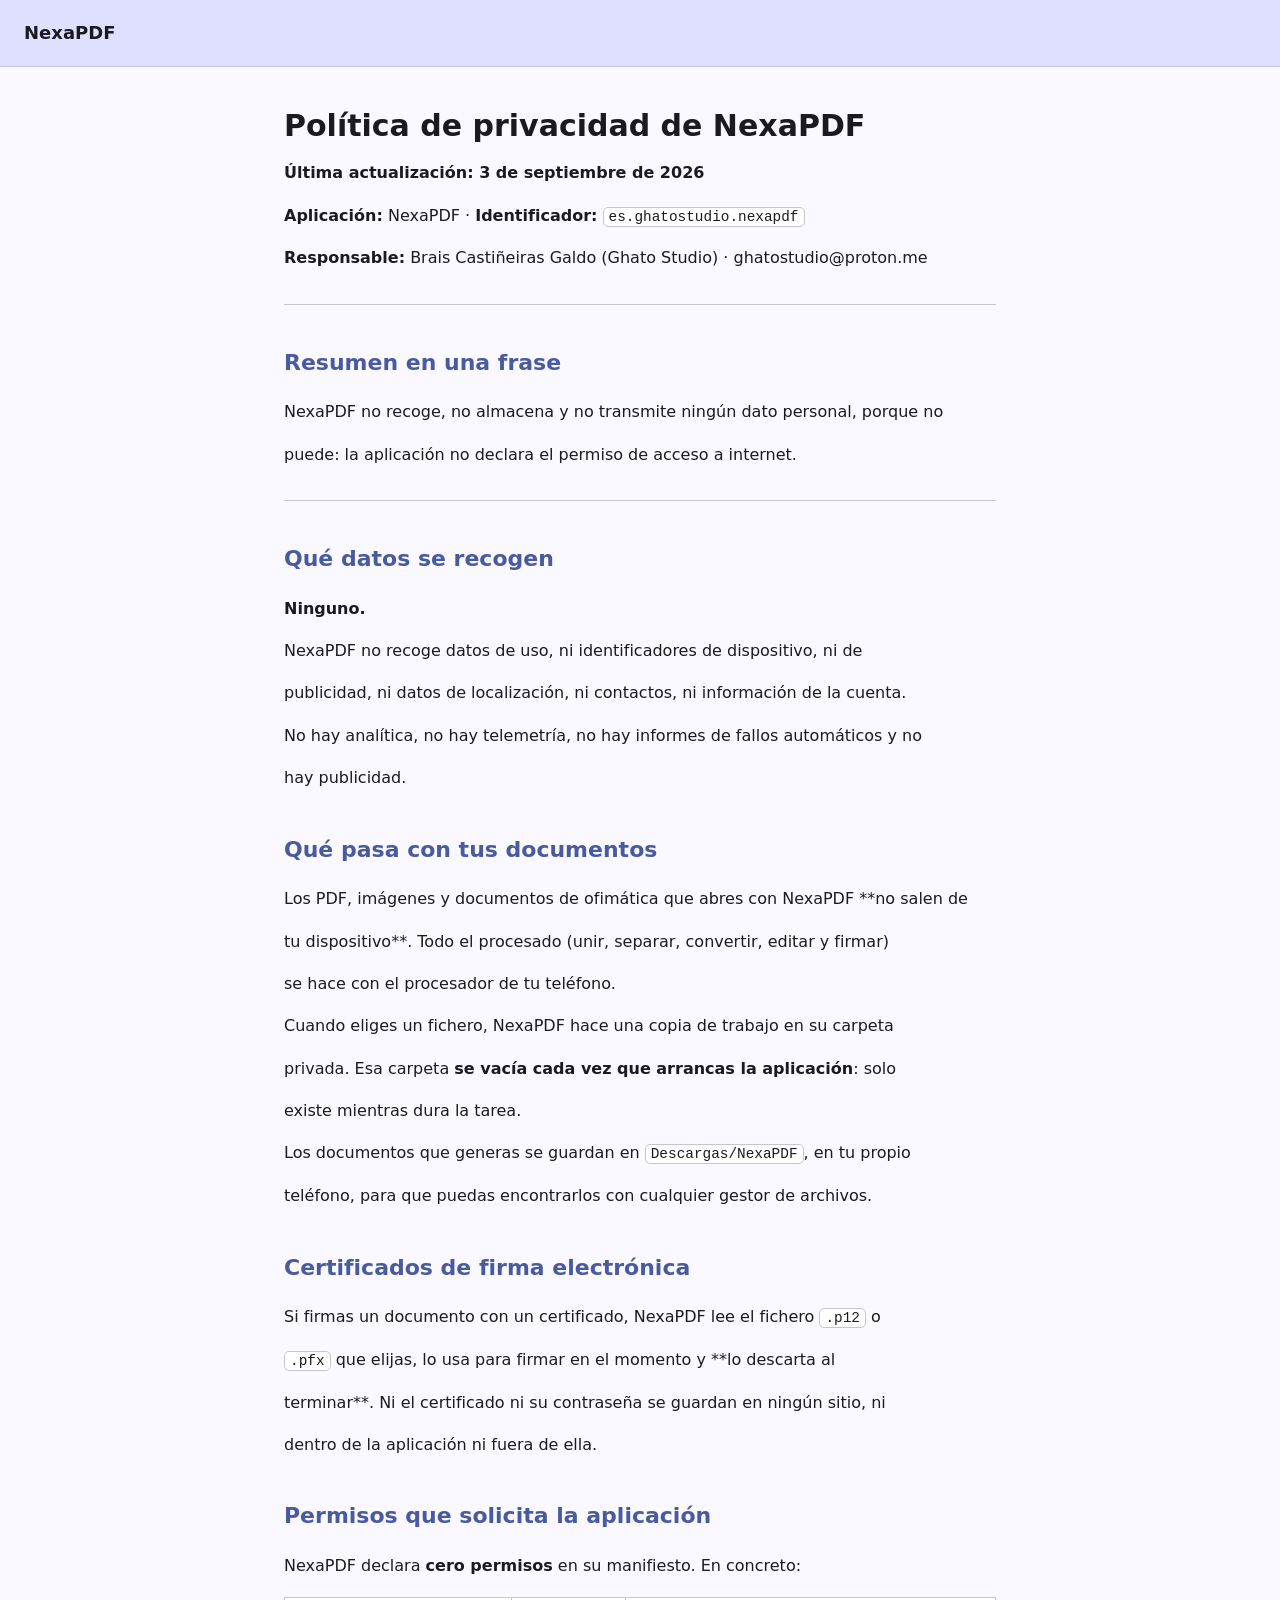
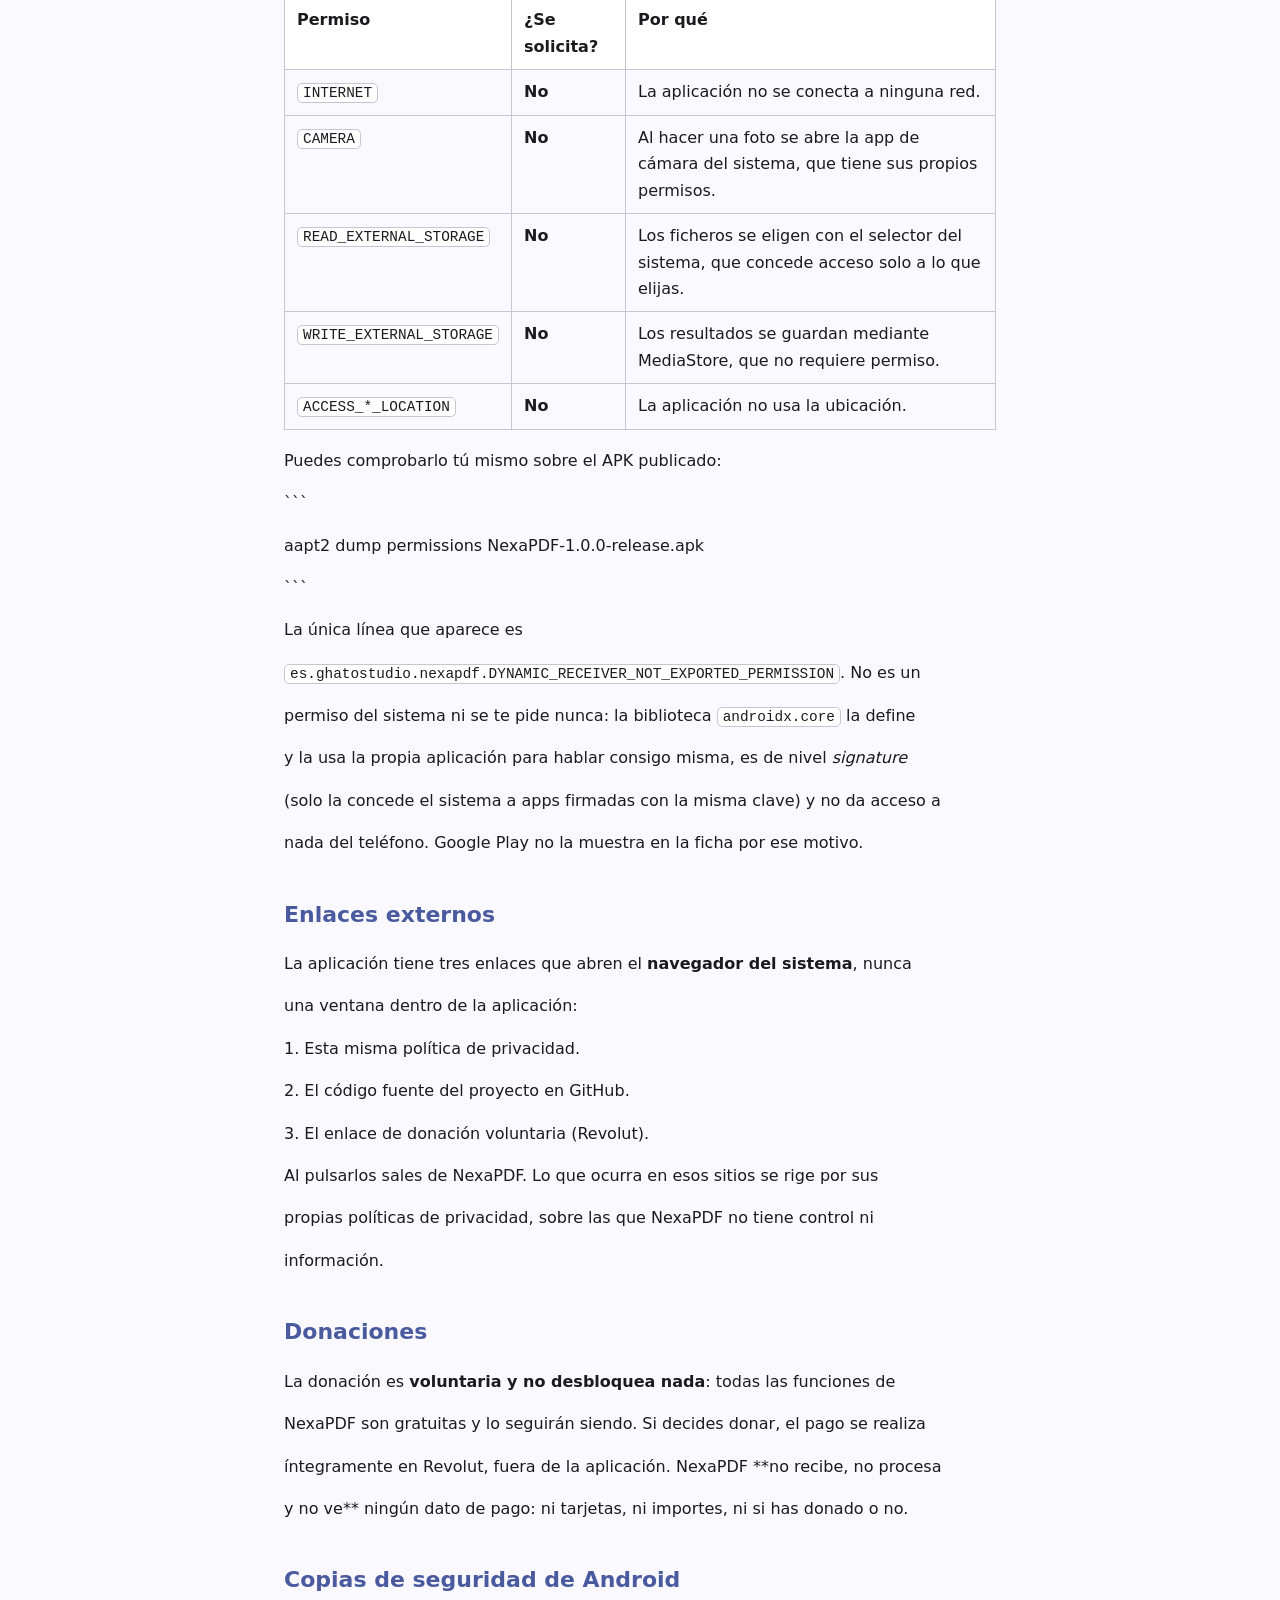
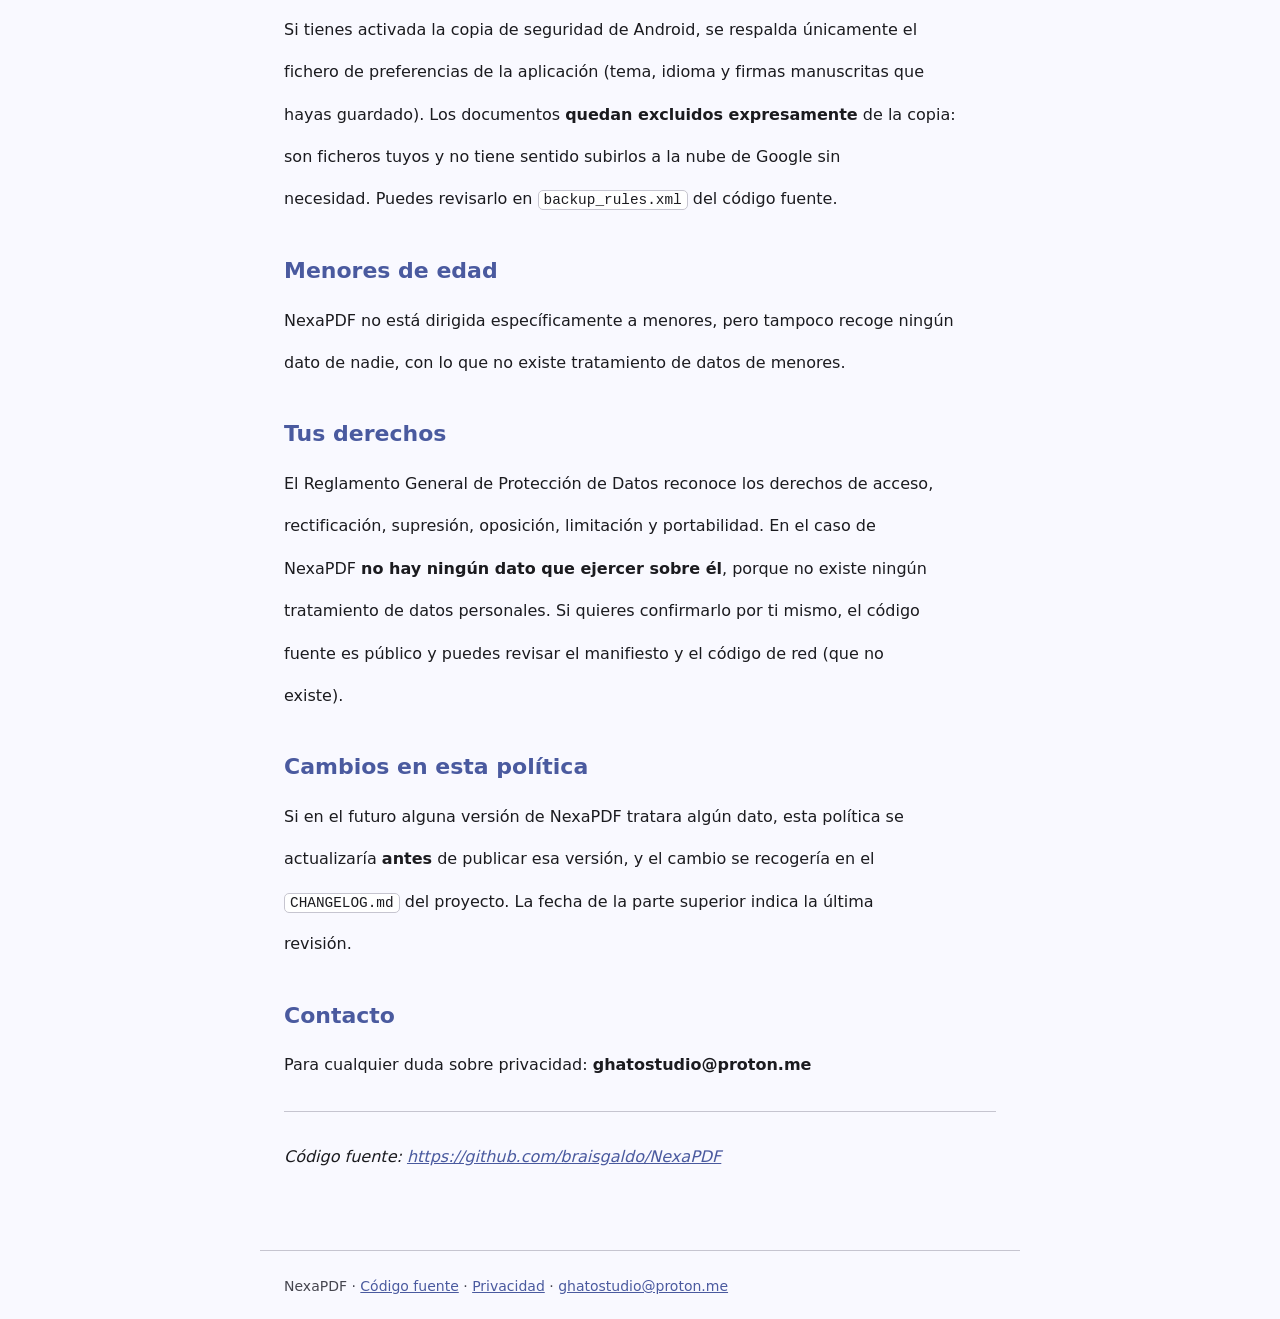
==== docs/privacidad.html @ be6e3ad1 "feat: NexaPDF 1.0.0, una caja de herramientas PDF que funciona sin red Aplicacion Kotlin Multiplatfo" ====
<!doctype html>
<html lang="es">
<head>
<meta charset="utf-8">
<meta name="viewport" content="width=device-width, initial-scale=1">
<title>Política de privacidad · NexaPDF</title>
<meta name="description" content="NexaPDF no recoge ningún dato: no tiene permiso de internet.">
<style>
  :root {
    color-scheme: light dark;
    --fondo: #F9F9FF;
    --superficie: #FFFFFF;
    --texto: #1B1B1F;
    --suave: #46464F;
    --primario: #4A5A9F;
    --borde: #C6C5D0;
    --contenedor: #DFE0FF;
  }
  @media (prefers-color-scheme: dark) {
    :root {
      --fondo: #121318;
      --superficie: #1E1F25;
      --texto: #E4E1E9;
      --suave: #C7C5D0;
      --primario: #BDC2FE;
      --borde: #46464F;
      --contenedor: #323563;
    }
  }
  * { box-sizing: border-box; }
  body {
    margin: 0;
    background: var(--fondo);
    color: var(--texto);
    font: 16px/1.65 system-ui, -apple-system, "Segoe UI", Roboto, sans-serif;
  }
  .barra {
    background: var(--contenedor);
    border-bottom: 1px solid var(--borde);
    padding: 18px 24px;
  }
  .barra a {
    color: var(--texto);
    text-decoration: none;
    font-weight: 600;
    font-size: 18px;
  }
  main {
    max-width: 760px;
    margin: 0 auto;
    padding: 32px 24px 64px;
  }
  h1 { font-size: 30px; line-height: 1.25; margin: 8px 0 4px; }
  h2 { font-size: 22px; margin-top: 40px; color: var(--primario); }
  h3 { font-size: 18px; margin-top: 28px; }
  a { color: var(--primario); }
  code {
    background: var(--superficie);
    border: 1px solid var(--borde);
    border-radius: 5px;
    padding: 1px 5px;
    font-size: 0.9em;
  }
  table { border-collapse: collapse; width: 100%; margin: 18px 0; }
  th, td {
    border: 1px solid var(--borde);
    padding: 9px 12px;
    text-align: left;
    vertical-align: top;
  }
  th { background: var(--superficie); }
  hr { border: 0; border-top: 1px solid var(--borde); margin: 32px 0; }
  blockquote {
    margin: 18px 0;
    padding: 12px 18px;
    border-left: 4px solid var(--primario);
    background: var(--superficie);
  }
  footer {
    max-width: 760px;
    margin: 0 auto;
    padding: 24px;
    color: var(--suave);
    font-size: 14px;
    border-top: 1px solid var(--borde);
  }
  .tarjetas { display: grid; gap: 14px; grid-template-columns: repeat(auto-fit, minmax(220px, 1fr)); }
  .tarjeta {
    background: var(--superficie);
    border: 1px solid var(--borde);
    border-radius: 14px;
    padding: 16px 18px;
  }
  .tarjeta h3 { margin: 0 0 6px; font-size: 16px; }
  .tarjeta p { margin: 0; color: var(--suave); font-size: 14px; }
</style>
</head>
<body>
<div class="barra"><a href="./">NexaPDF</a></div>
<main>
<h1>Política de privacidad de NexaPDF</h1>
<p><strong>Última actualización: 3 de septiembre de 2026</strong></p>
<p><strong>Aplicación:</strong> NexaPDF · <strong>Identificador:</strong> <code>es.ghatostudio.nexapdf</code></p>
<p><strong>Responsable:</strong> Brais Castiñeiras Galdo (Ghato Studio) · ghatostudio@proton.me</p>
<hr>
<h2>Resumen en una frase</h2>
<p>NexaPDF no recoge, no almacena y no transmite ningún dato personal, porque no</p>
<p>puede: la aplicación no declara el permiso de acceso a internet.</p>
<hr>
<h2>Qué datos se recogen</h2>
<p><strong>Ninguno.</strong></p>
<p>NexaPDF no recoge datos de uso, ni identificadores de dispositivo, ni de</p>
<p>publicidad, ni datos de localización, ni contactos, ni información de la cuenta.</p>
<p>No hay analítica, no hay telemetría, no hay informes de fallos automáticos y no</p>
<p>hay publicidad.</p>
<h2>Qué pasa con tus documentos</h2>
<p>Los PDF, imágenes y documentos de ofimática que abres con NexaPDF **no salen de</p>
<p>tu dispositivo**. Todo el procesado (unir, separar, convertir, editar y firmar)</p>
<p>se hace con el procesador de tu teléfono.</p>
<p>Cuando eliges un fichero, NexaPDF hace una copia de trabajo en su carpeta</p>
<p>privada. Esa carpeta <strong>se vacía cada vez que arrancas la aplicación</strong>: solo</p>
<p>existe mientras dura la tarea.</p>
<p>Los documentos que generas se guardan en <code>Descargas/NexaPDF</code>, en tu propio</p>
<p>teléfono, para que puedas encontrarlos con cualquier gestor de archivos.</p>
<h2>Certificados de firma electrónica</h2>
<p>Si firmas un documento con un certificado, NexaPDF lee el fichero <code>.p12</code> o</p>
<p><code>.pfx</code> que elijas, lo usa para firmar en el momento y **lo descarta al</p>
<p>terminar**. Ni el certificado ni su contraseña se guardan en ningún sitio, ni</p>
<p>dentro de la aplicación ni fuera de ella.</p>
<h2>Permisos que solicita la aplicación</h2>
<p>NexaPDF declara <strong>cero permisos</strong> en su manifiesto. En concreto:</p>
<table><thead><tr>
<th>Permiso</th>
<th>¿Se solicita?</th>
<th>Por qué</th>
</tr></thead><tbody>
<tr>
<td><code>INTERNET</code></td>
<td><strong>No</strong></td>
<td>La aplicación no se conecta a ninguna red.</td>
</tr>
<tr>
<td><code>CAMERA</code></td>
<td><strong>No</strong></td>
<td>Al hacer una foto se abre la app de cámara del sistema, que tiene sus propios permisos.</td>
</tr>
<tr>
<td><code>READ_EXTERNAL_STORAGE</code></td>
<td><strong>No</strong></td>
<td>Los ficheros se eligen con el selector del sistema, que concede acceso solo a lo que elijas.</td>
</tr>
<tr>
<td><code>WRITE_EXTERNAL_STORAGE</code></td>
<td><strong>No</strong></td>
<td>Los resultados se guardan mediante MediaStore, que no requiere permiso.</td>
</tr>
<tr>
<td><code>ACCESS_*_LOCATION</code></td>
<td><strong>No</strong></td>
<td>La aplicación no usa la ubicación.</td>
</tr>
</tbody></table>
<p>Puedes comprobarlo tú mismo sobre el APK publicado:</p>
<p>```</p>
<p>aapt2 dump permissions NexaPDF-1.0.0-release.apk</p>
<p>```</p>
<p>La única línea que aparece es</p>
<p><code>es.ghatostudio.nexapdf.DYNAMIC_RECEIVER_NOT_EXPORTED_PERMISSION</code>. No es un</p>
<p>permiso del sistema ni se te pide nunca: la biblioteca <code>androidx.core</code> la define</p>
<p>y la usa la propia aplicación para hablar consigo misma, es de nivel <em>signature</em></p>
<p>(solo la concede el sistema a apps firmadas con la misma clave) y no da acceso a</p>
<p>nada del teléfono. Google Play no la muestra en la ficha por ese motivo.</p>
<h2>Enlaces externos</h2>
<p>La aplicación tiene tres enlaces que abren el <strong>navegador del sistema</strong>, nunca</p>
<p>una ventana dentro de la aplicación:</p>
<p>1. Esta misma política de privacidad.</p>
<p>2. El código fuente del proyecto en GitHub.</p>
<p>3. El enlace de donación voluntaria (Revolut).</p>
<p>Al pulsarlos sales de NexaPDF. Lo que ocurra en esos sitios se rige por sus</p>
<p>propias políticas de privacidad, sobre las que NexaPDF no tiene control ni</p>
<p>información.</p>
<h2>Donaciones</h2>
<p>La donación es <strong>voluntaria y no desbloquea nada</strong>: todas las funciones de</p>
<p>NexaPDF son gratuitas y lo seguirán siendo. Si decides donar, el pago se realiza</p>
<p>íntegramente en Revolut, fuera de la aplicación. NexaPDF **no recibe, no procesa</p>
<p>y no ve** ningún dato de pago: ni tarjetas, ni importes, ni si has donado o no.</p>
<h2>Copias de seguridad de Android</h2>
<p>Si tienes activada la copia de seguridad de Android, se respalda únicamente el</p>
<p>fichero de preferencias de la aplicación (tema, idioma y firmas manuscritas que</p>
<p>hayas guardado). Los documentos <strong>quedan excluidos expresamente</strong> de la copia:</p>
<p>son ficheros tuyos y no tiene sentido subirlos a la nube de Google sin</p>
<p>necesidad. Puedes revisarlo en <code>backup_rules.xml</code> del código fuente.</p>
<h2>Menores de edad</h2>
<p>NexaPDF no está dirigida específicamente a menores, pero tampoco recoge ningún</p>
<p>dato de nadie, con lo que no existe tratamiento de datos de menores.</p>
<h2>Tus derechos</h2>
<p>El Reglamento General de Protección de Datos reconoce los derechos de acceso,</p>
<p>rectificación, supresión, oposición, limitación y portabilidad. En el caso de</p>
<p>NexaPDF <strong>no hay ningún dato que ejercer sobre él</strong>, porque no existe ningún</p>
<p>tratamiento de datos personales. Si quieres confirmarlo por ti mismo, el código</p>
<p>fuente es público y puedes revisar el manifiesto y el código de red (que no</p>
<p>existe).</p>
<h2>Cambios en esta política</h2>
<p>Si en el futuro alguna versión de NexaPDF tratara algún dato, esta política se</p>
<p>actualizaría <strong>antes</strong> de publicar esa versión, y el cambio se recogería en el</p>
<p><code>CHANGELOG.md</code> del proyecto. La fecha de la parte superior indica la última</p>
<p>revisión.</p>
<h2>Contacto</h2>
<p>Para cualquier duda sobre privacidad: <strong>ghatostudio@proton.me</strong></p>
<hr>
<p><em>Código fuente: <a href="https://github.com/braisgaldo/NexaPDF">https://github.com/braisgaldo/NexaPDF</a></em></p>
</main>
<footer>
  NexaPDF · <a href="https://github.com/braisgaldo/NexaPDF">Código fuente</a> ·
  <a href="./privacidad.html">Privacidad</a> ·
  <a href="mailto:ghatostudio@proton.me">ghatostudio@proton.me</a>
</footer>
</body>
</html>
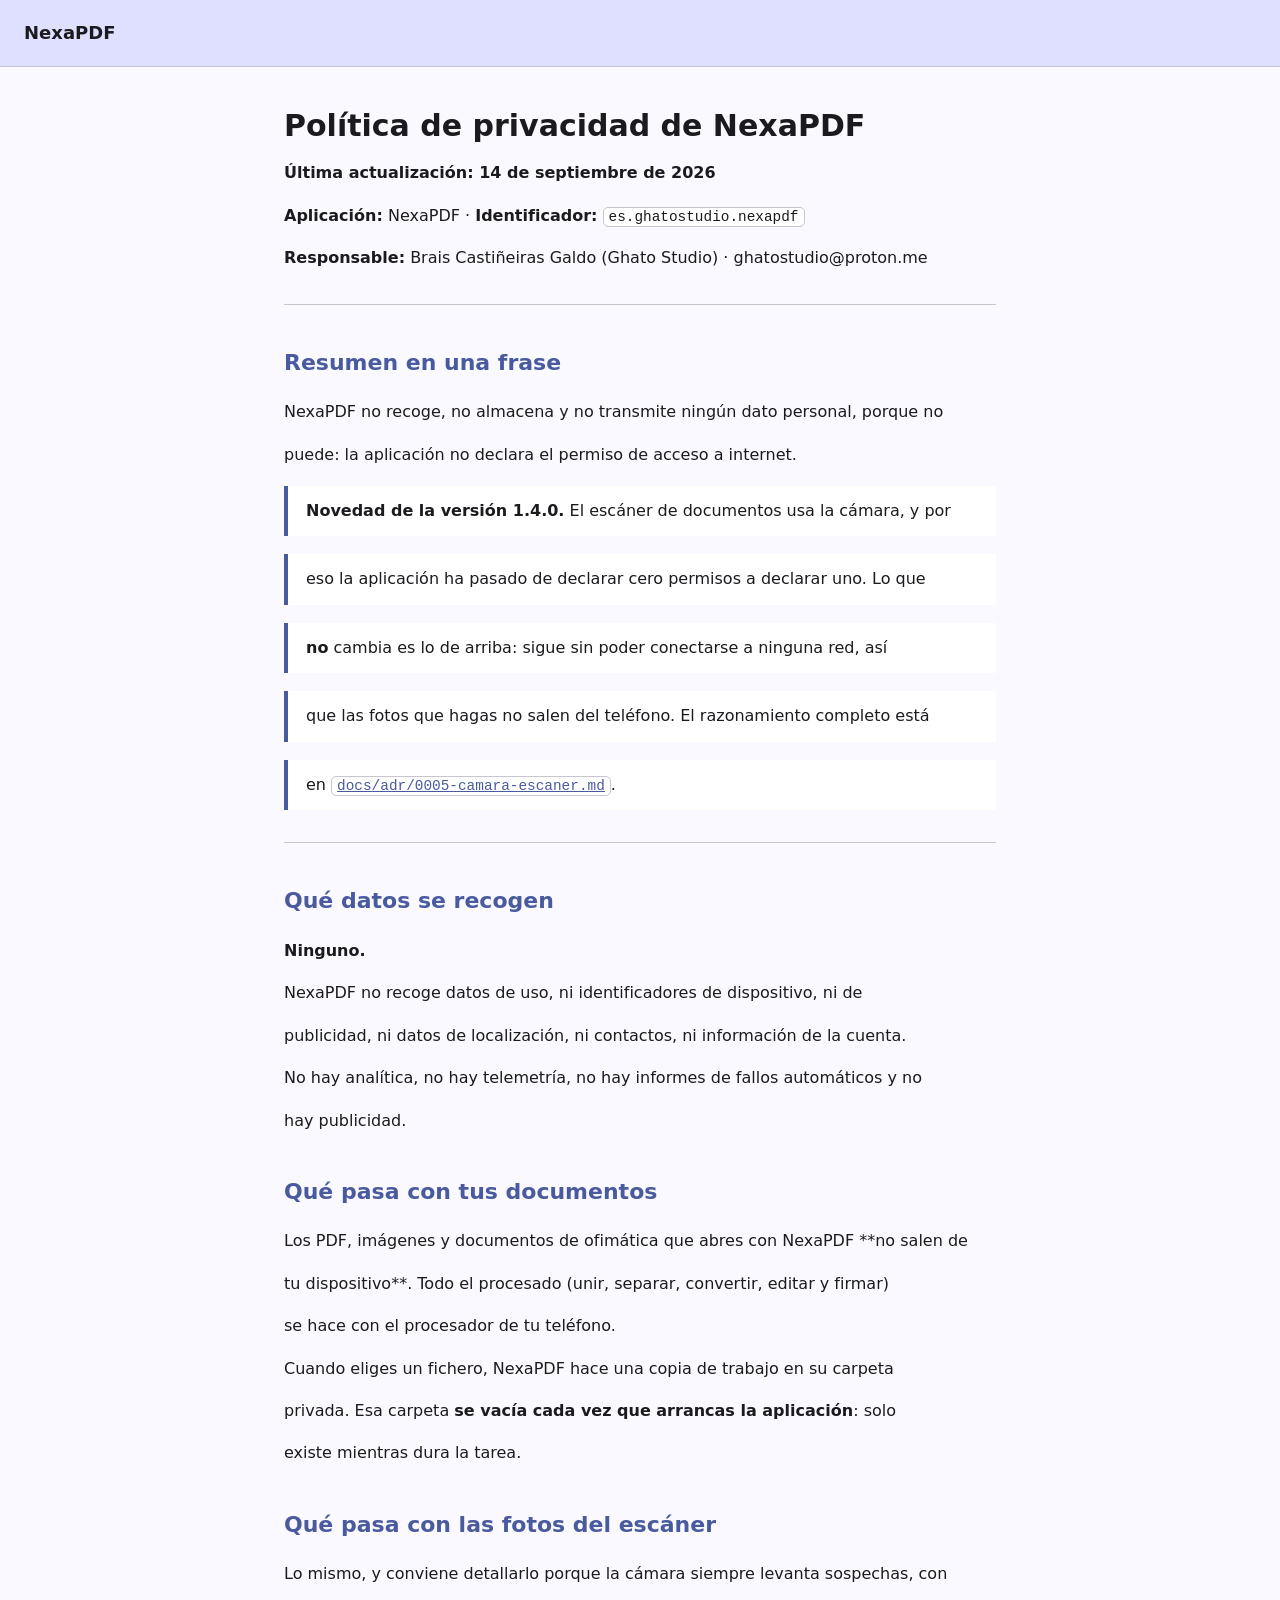
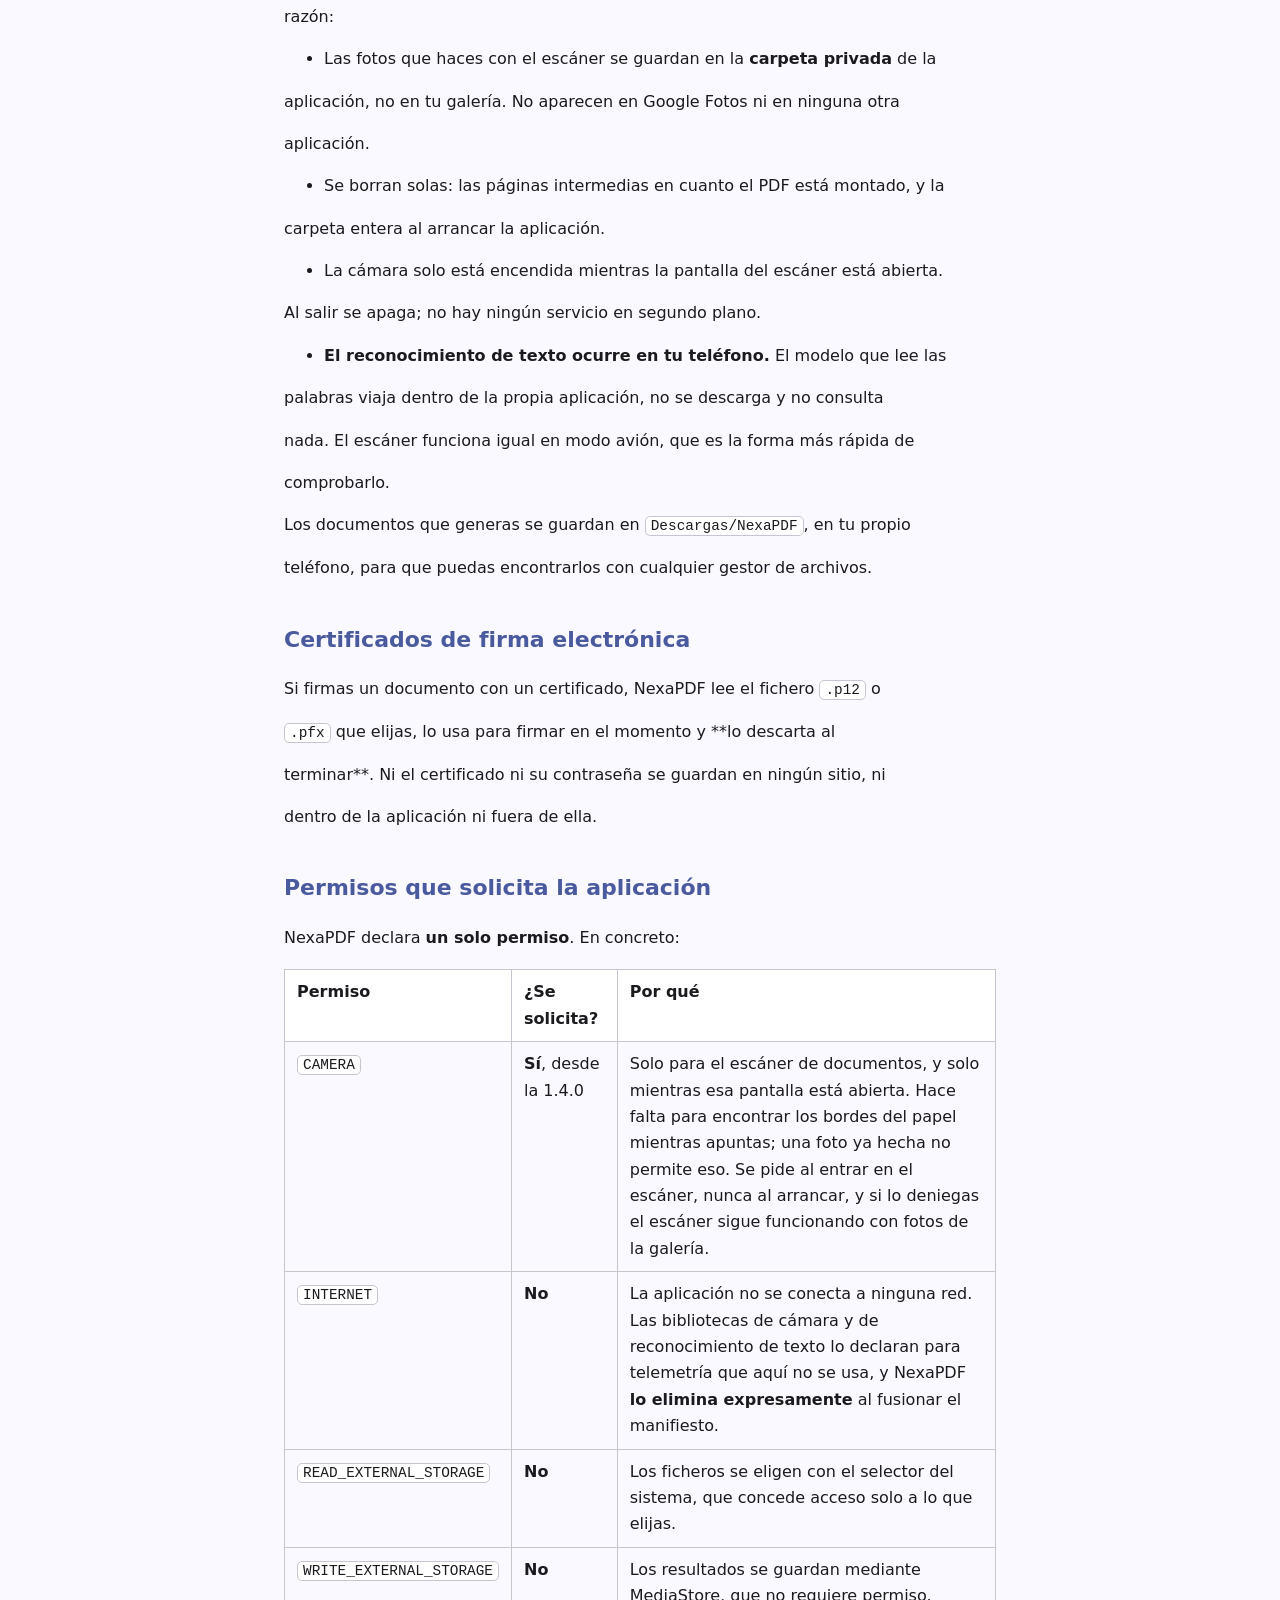
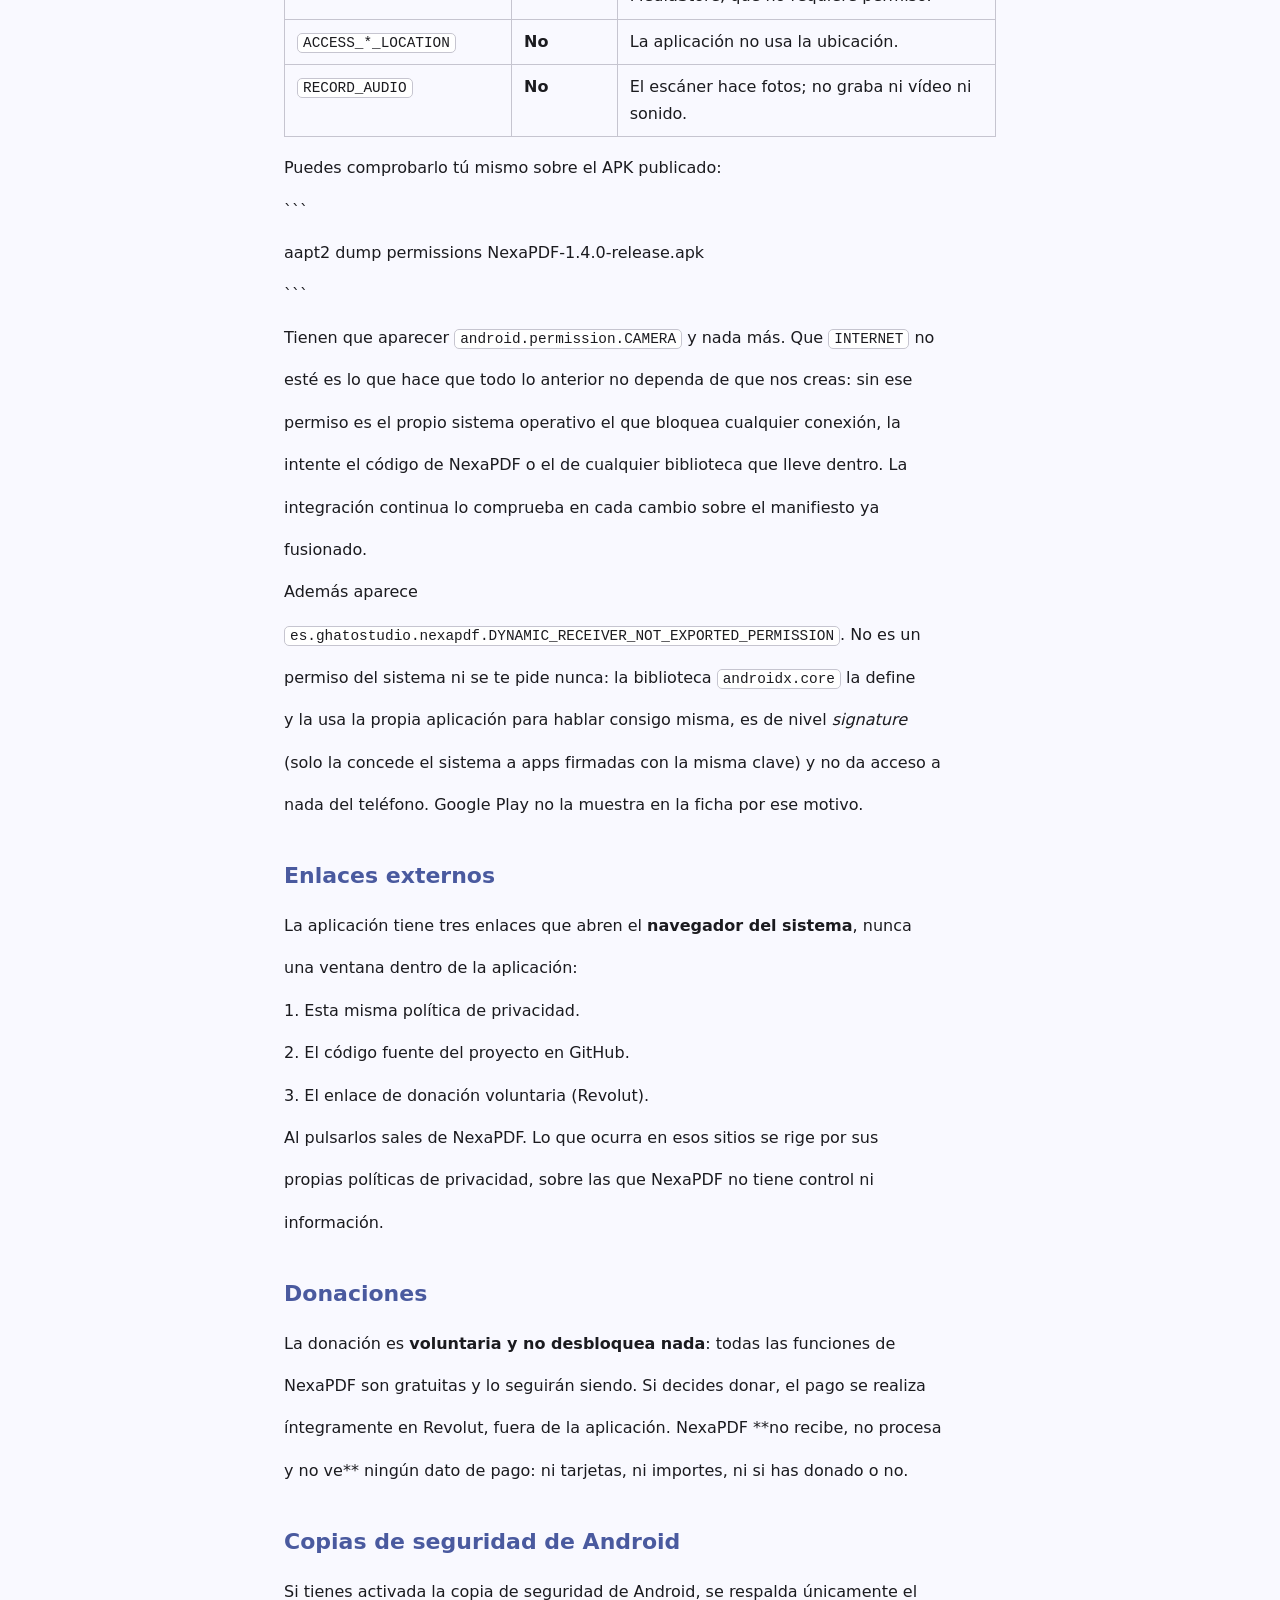
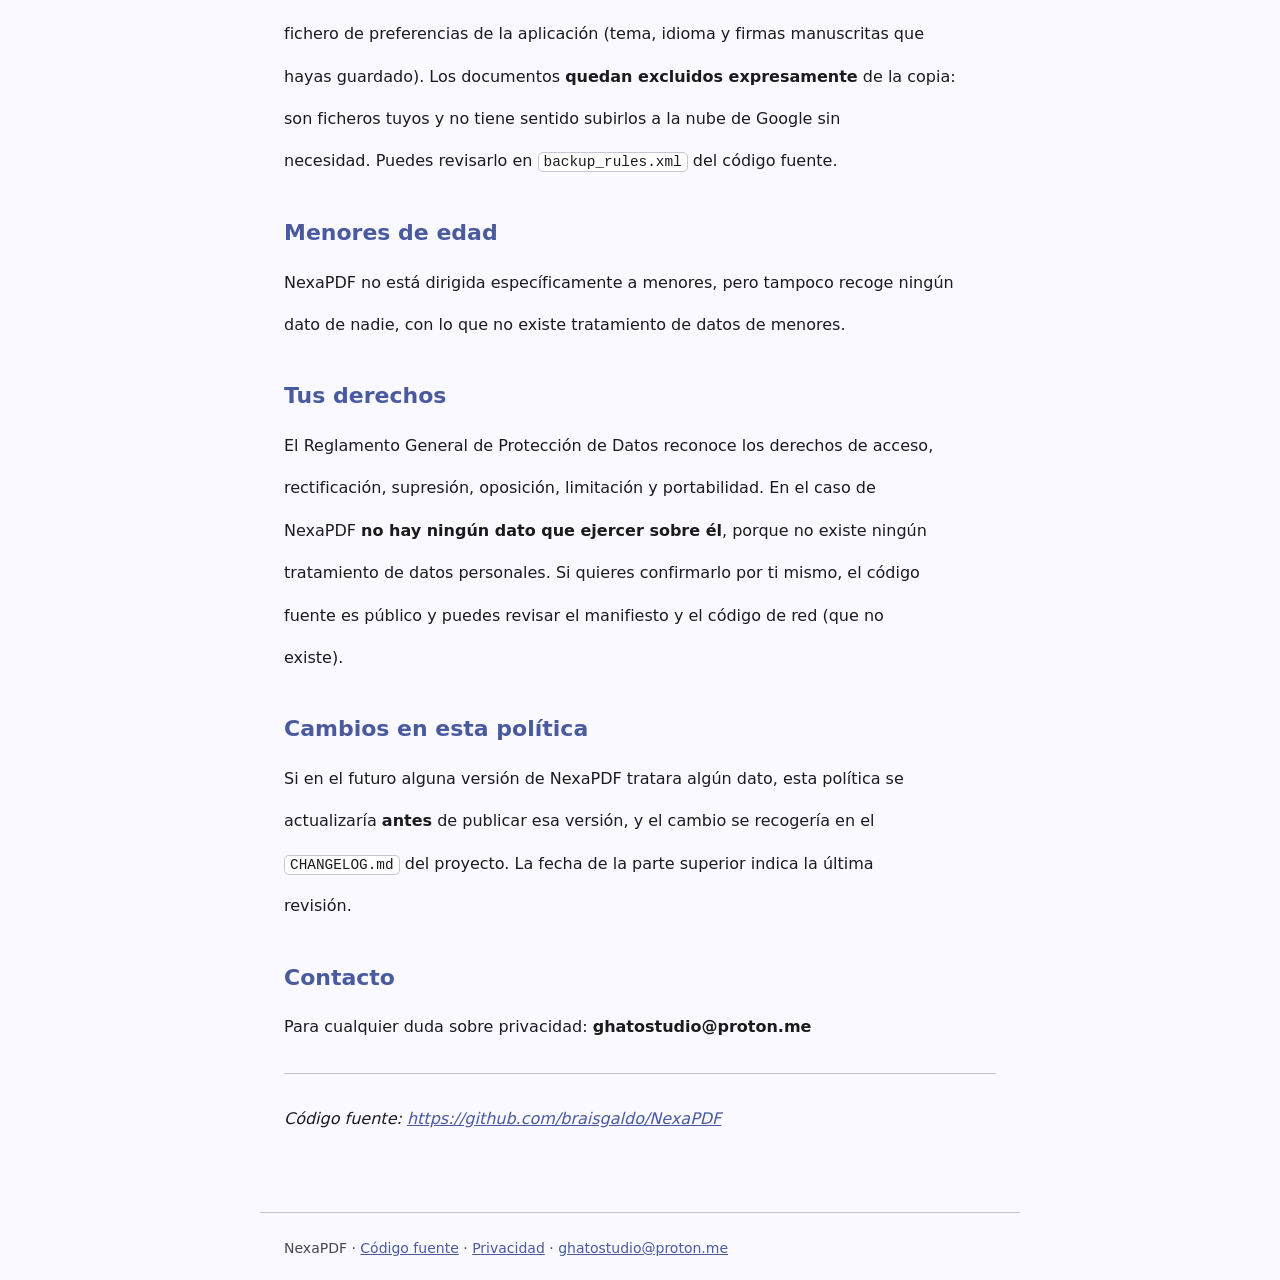
==== commit f5729d5f: "feat(escaner): fotografiar un papel y sacar un PDF derecho y buscable NexaPDF sabia trabajar con PDF" ====
--- a/docs/privacidad.html
+++ b/docs/privacidad.html
@@ -99,13 +99,18 @@
 <div class="barra"><a href="./">NexaPDF</a></div>
 <main>
 <h1>Política de privacidad de NexaPDF</h1>
-<p><strong>Última actualización: 3 de septiembre de 2026</strong></p>
+<p><strong>Última actualización: 14 de septiembre de 2026</strong></p>
 <p><strong>Aplicación:</strong> NexaPDF · <strong>Identificador:</strong> <code>es.ghatostudio.nexapdf</code></p>
 <p><strong>Responsable:</strong> Brais Castiñeiras Galdo (Ghato Studio) · ghatostudio@proton.me</p>
 <hr>
 <h2>Resumen en una frase</h2>
 <p>NexaPDF no recoge, no almacena y no transmite ningún dato personal, porque no</p>
 <p>puede: la aplicación no declara el permiso de acceso a internet.</p>
+<blockquote><strong>Novedad de la versión 1.4.0.</strong> El escáner de documentos usa la cámara, y por</blockquote>
+<blockquote>eso la aplicación ha pasado de declarar cero permisos a declarar uno. Lo que</blockquote>
+<blockquote><strong>no</strong> cambia es lo de arriba: sigue sin poder conectarse a ninguna red, así</blockquote>
+<blockquote>que las fotos que hagas no salen del teléfono. El razonamiento completo está</blockquote>
+<blockquote>en <a href="adr/0005-camara-escaner.md"><code>docs/adr/0005-camara-escaner.md</code></a>.</blockquote>
 <hr>
 <h2>Qué datos se recogen</h2>
 <p><strong>Ninguno.</strong></p>
@@ -120,6 +125,28 @@
 <p>Cuando eliges un fichero, NexaPDF hace una copia de trabajo en su carpeta</p>
 <p>privada. Esa carpeta <strong>se vacía cada vez que arrancas la aplicación</strong>: solo</p>
 <p>existe mientras dura la tarea.</p>
+<h2>Qué pasa con las fotos del escáner</h2>
+<p>Lo mismo, y conviene detallarlo porque la cámara siempre levanta sospechas, con</p>
+<p>razón:</p>
+<ul>
+<li>Las fotos que haces con el escáner se guardan en la <strong>carpeta privada</strong> de la</li>
+</ul>
+<p>  aplicación, no en tu galería. No aparecen en Google Fotos ni en ninguna otra</p>
+<p>  aplicación.</p>
+<ul>
+<li>Se borran solas: las páginas intermedias en cuanto el PDF está montado, y la</li>
+</ul>
+<p>  carpeta entera al arrancar la aplicación.</p>
+<ul>
+<li>La cámara solo está encendida mientras la pantalla del escáner está abierta.</li>
+</ul>
+<p>  Al salir se apaga; no hay ningún servicio en segundo plano.</p>
+<ul>
+<li><strong>El reconocimiento de texto ocurre en tu teléfono.</strong> El modelo que lee las</li>
+</ul>
+<p>  palabras viaja dentro de la propia aplicación, no se descarga y no consulta</p>
+<p>  nada. El escáner funciona igual en modo avión, que es la forma más rápida de</p>
+<p>  comprobarlo.</p>
 <p>Los documentos que generas se guardan en <code>Descargas/NexaPDF</code>, en tu propio</p>
 <p>teléfono, para que puedas encontrarlos con cualquier gestor de archivos.</p>
 <h2>Certificados de firma electrónica</h2>
@@ -128,21 +155,21 @@
 <p>terminar**. Ni el certificado ni su contraseña se guardan en ningún sitio, ni</p>
 <p>dentro de la aplicación ni fuera de ella.</p>
 <h2>Permisos que solicita la aplicación</h2>
-<p>NexaPDF declara <strong>cero permisos</strong> en su manifiesto. En concreto:</p>
+<p>NexaPDF declara <strong>un solo permiso</strong>. En concreto:</p>
 <table><thead><tr>
 <th>Permiso</th>
 <th>¿Se solicita?</th>
 <th>Por qué</th>
 </tr></thead><tbody>
 <tr>
+<td><code>CAMERA</code></td>
+<td><strong>Sí</strong>, desde la 1.4.0</td>
+<td>Solo para el escáner de documentos, y solo mientras esa pantalla está abierta. Hace falta para encontrar los bordes del papel mientras apuntas; una foto ya hecha no permite eso. Se pide al entrar en el escáner, nunca al arrancar, y si lo deniegas el escáner sigue funcionando con fotos de la galería.</td>
+</tr>
+<tr>
 <td><code>INTERNET</code></td>
 <td><strong>No</strong></td>
-<td>La aplicación no se conecta a ninguna red.</td>
-</tr>
-<tr>
-<td><code>CAMERA</code></td>
-<td><strong>No</strong></td>
-<td>Al hacer una foto se abre la app de cámara del sistema, que tiene sus propios permisos.</td>
+<td>La aplicación no se conecta a ninguna red. Las bibliotecas de cámara y de reconocimiento de texto lo declaran para telemetría que aquí no se usa, y NexaPDF <strong>lo elimina expresamente</strong> al fusionar el manifiesto.</td>
 </tr>
 <tr>
 <td><code>READ_EXTERNAL_STORAGE</code></td>
@@ -158,13 +185,24 @@
 <td><code>ACCESS_*_LOCATION</code></td>
 <td><strong>No</strong></td>
 <td>La aplicación no usa la ubicación.</td>
+</tr>
+<tr>
+<td><code>RECORD_AUDIO</code></td>
+<td><strong>No</strong></td>
+<td>El escáner hace fotos; no graba ni vídeo ni sonido.</td>
 </tr>
 </tbody></table>
 <p>Puedes comprobarlo tú mismo sobre el APK publicado:</p>
 <p>```</p>
-<p>aapt2 dump permissions NexaPDF-1.0.0-release.apk</p>
+<p>aapt2 dump permissions NexaPDF-1.4.0-release.apk</p>
 <p>```</p>
-<p>La única línea que aparece es</p>
+<p>Tienen que aparecer <code>android.permission.CAMERA</code> y nada más. Que <code>INTERNET</code> no</p>
+<p>esté es lo que hace que todo lo anterior no dependa de que nos creas: sin ese</p>
+<p>permiso es el propio sistema operativo el que bloquea cualquier conexión, la</p>
+<p>intente el código de NexaPDF o el de cualquier biblioteca que lleve dentro. La</p>
+<p>integración continua lo comprueba en cada cambio sobre el manifiesto ya</p>
+<p>fusionado.</p>
+<p>Además aparece</p>
 <p><code>es.ghatostudio.nexapdf.DYNAMIC_RECEIVER_NOT_EXPORTED_PERMISSION</code>. No es un</p>
 <p>permiso del sistema ni se te pide nunca: la biblioteca <code>androidx.core</code> la define</p>
 <p>y la usa la propia aplicación para hablar consigo misma, es de nivel <em>signature</em></p>
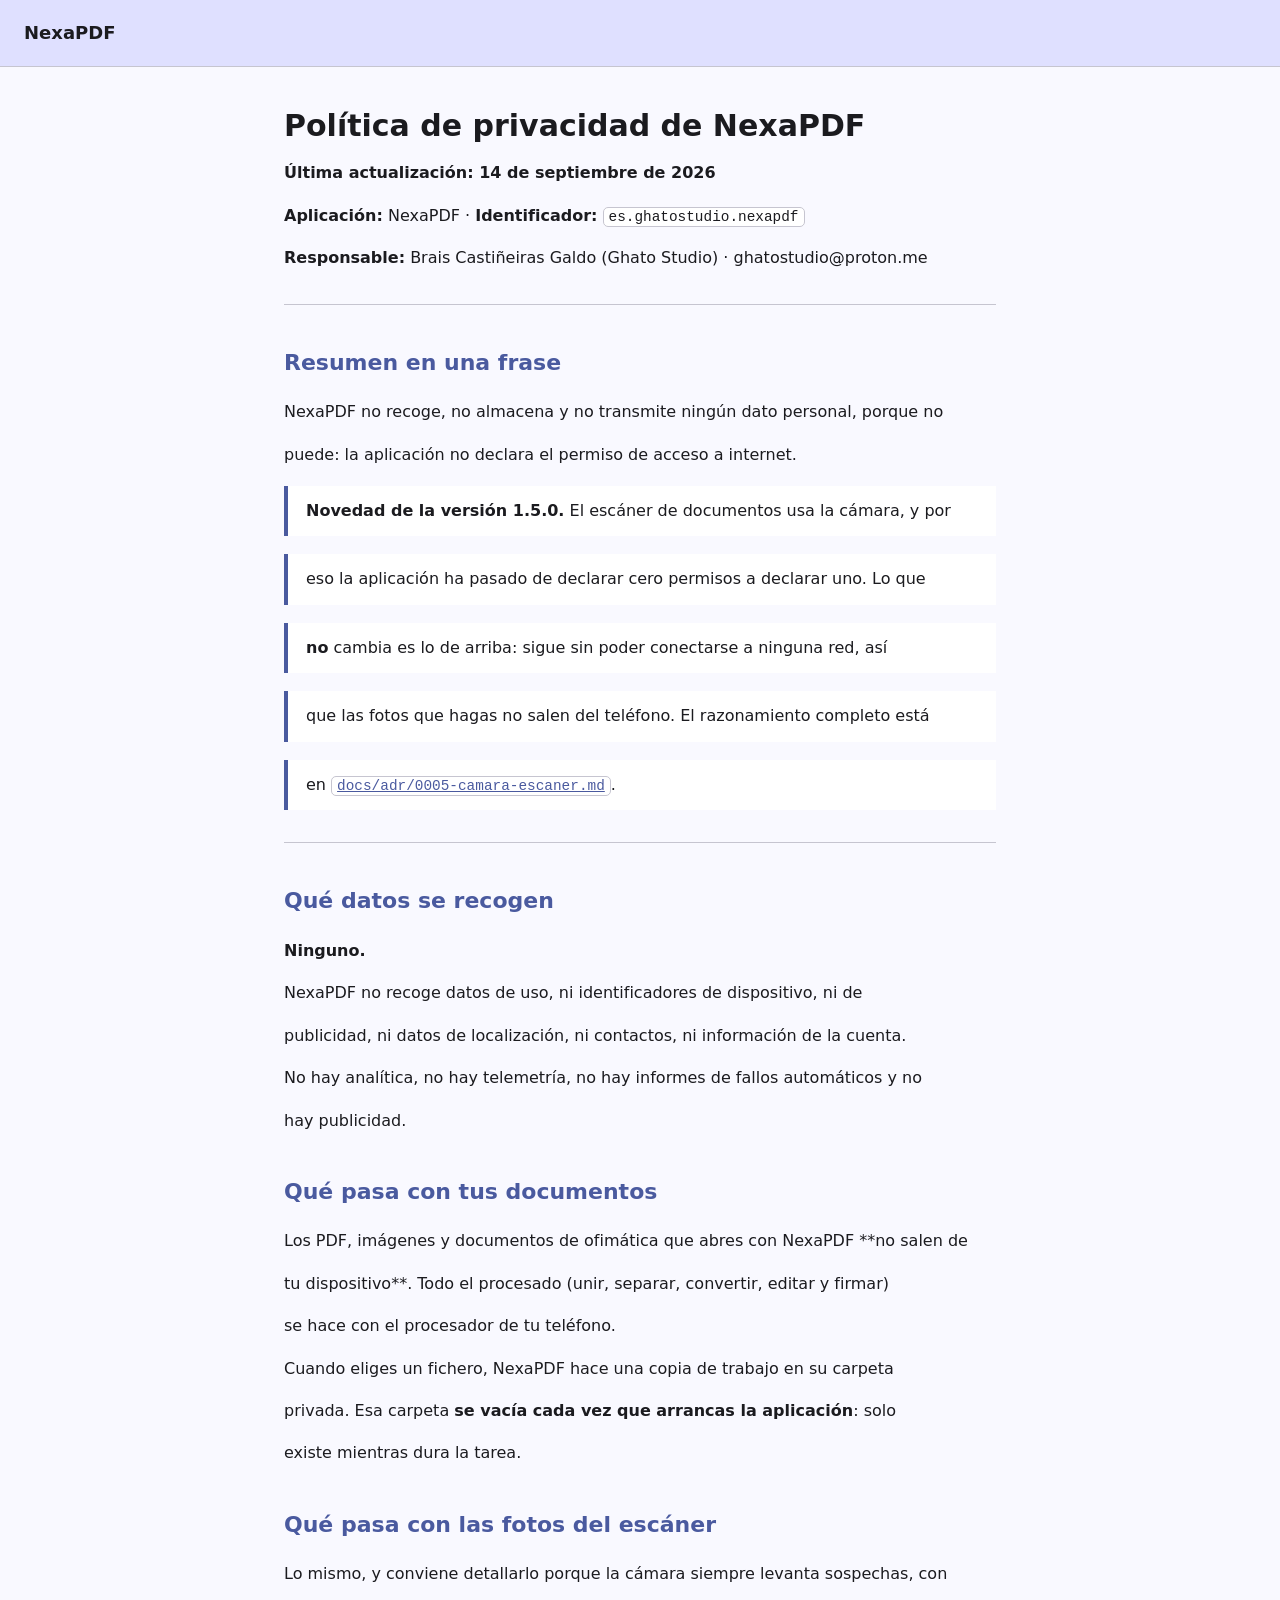
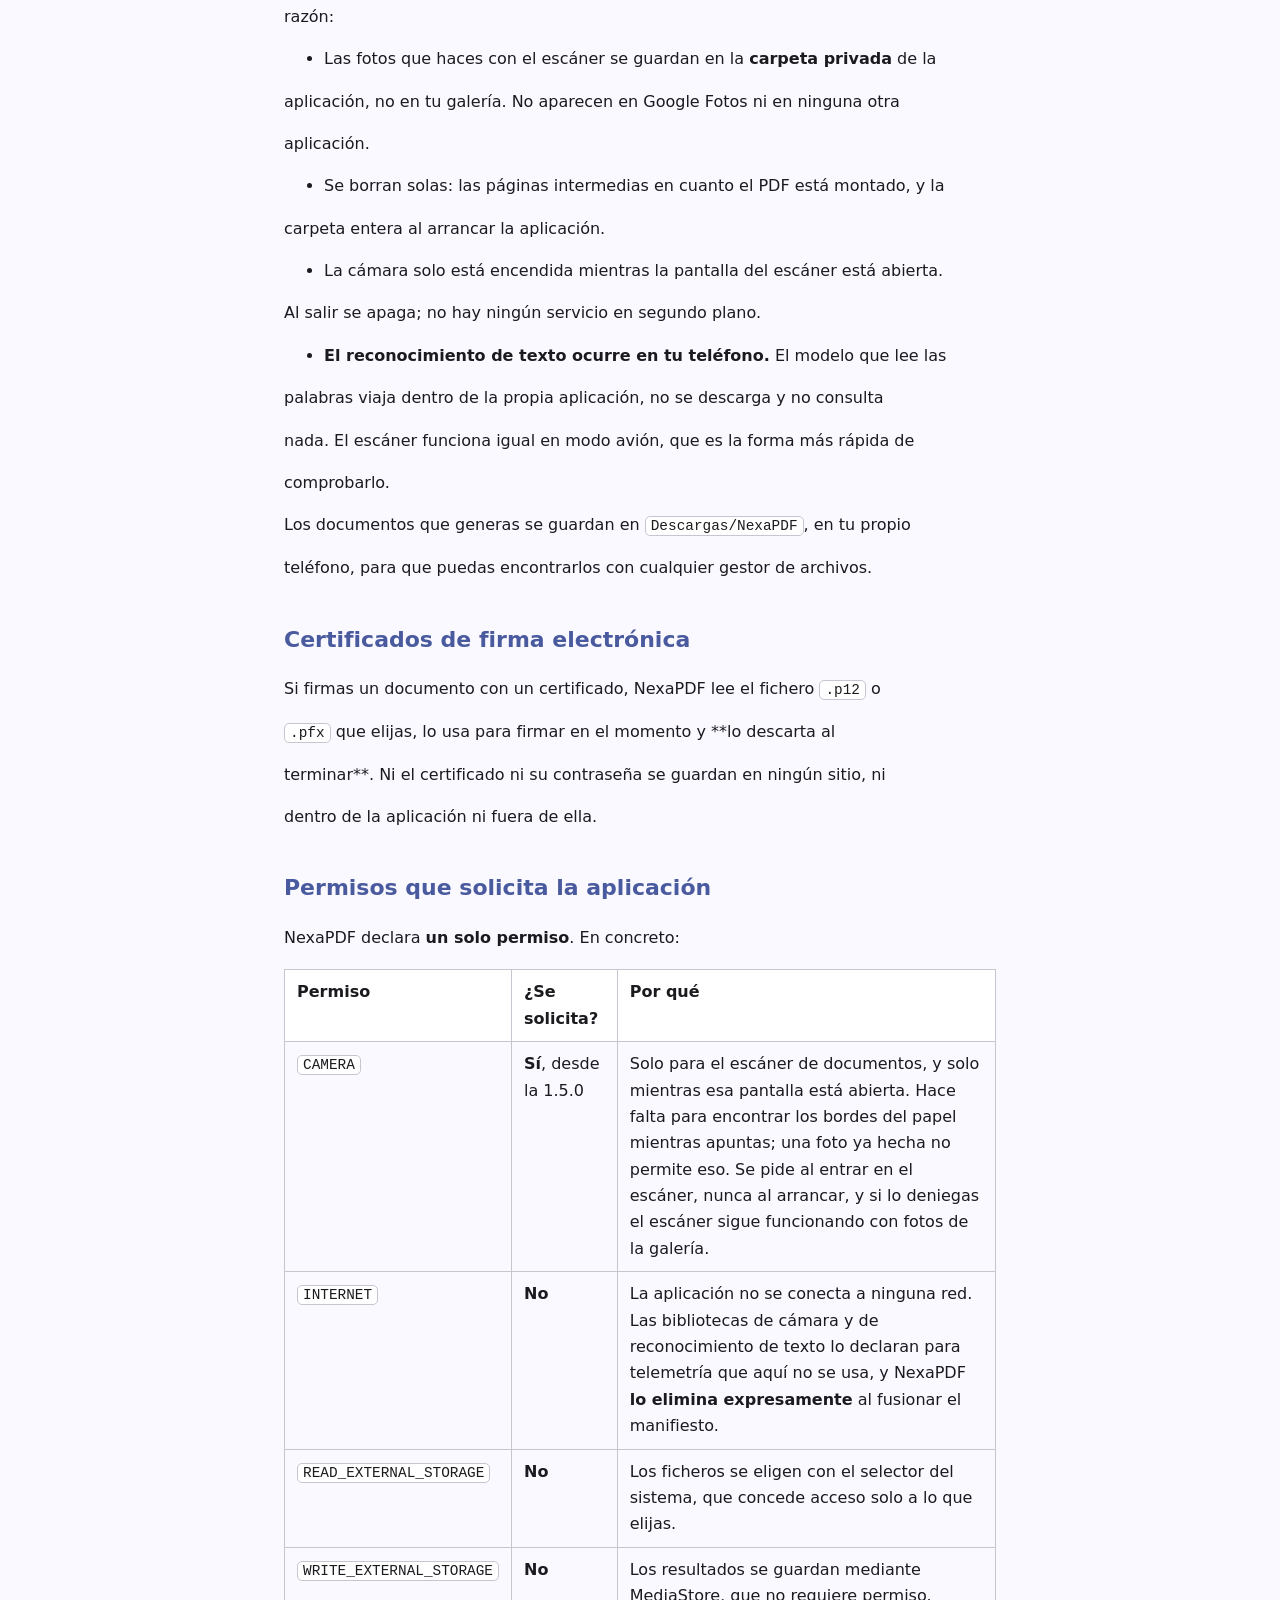
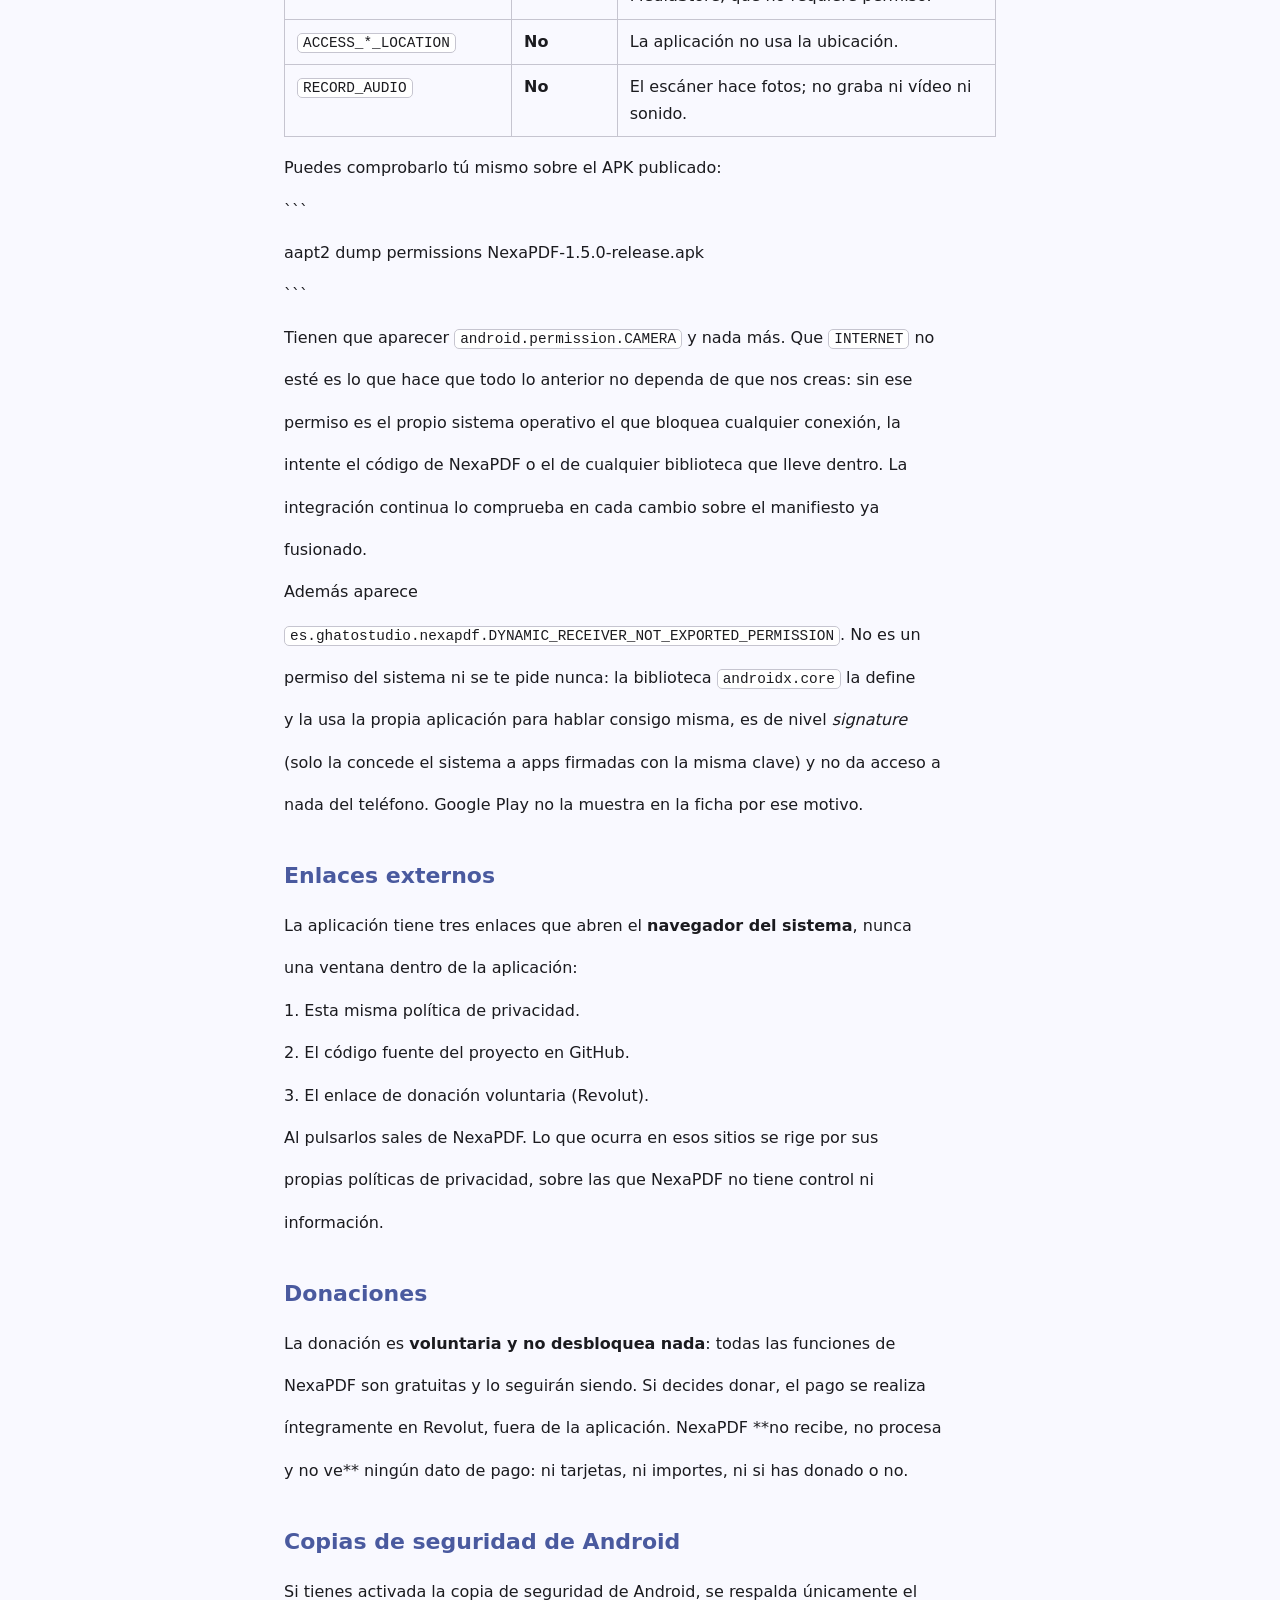
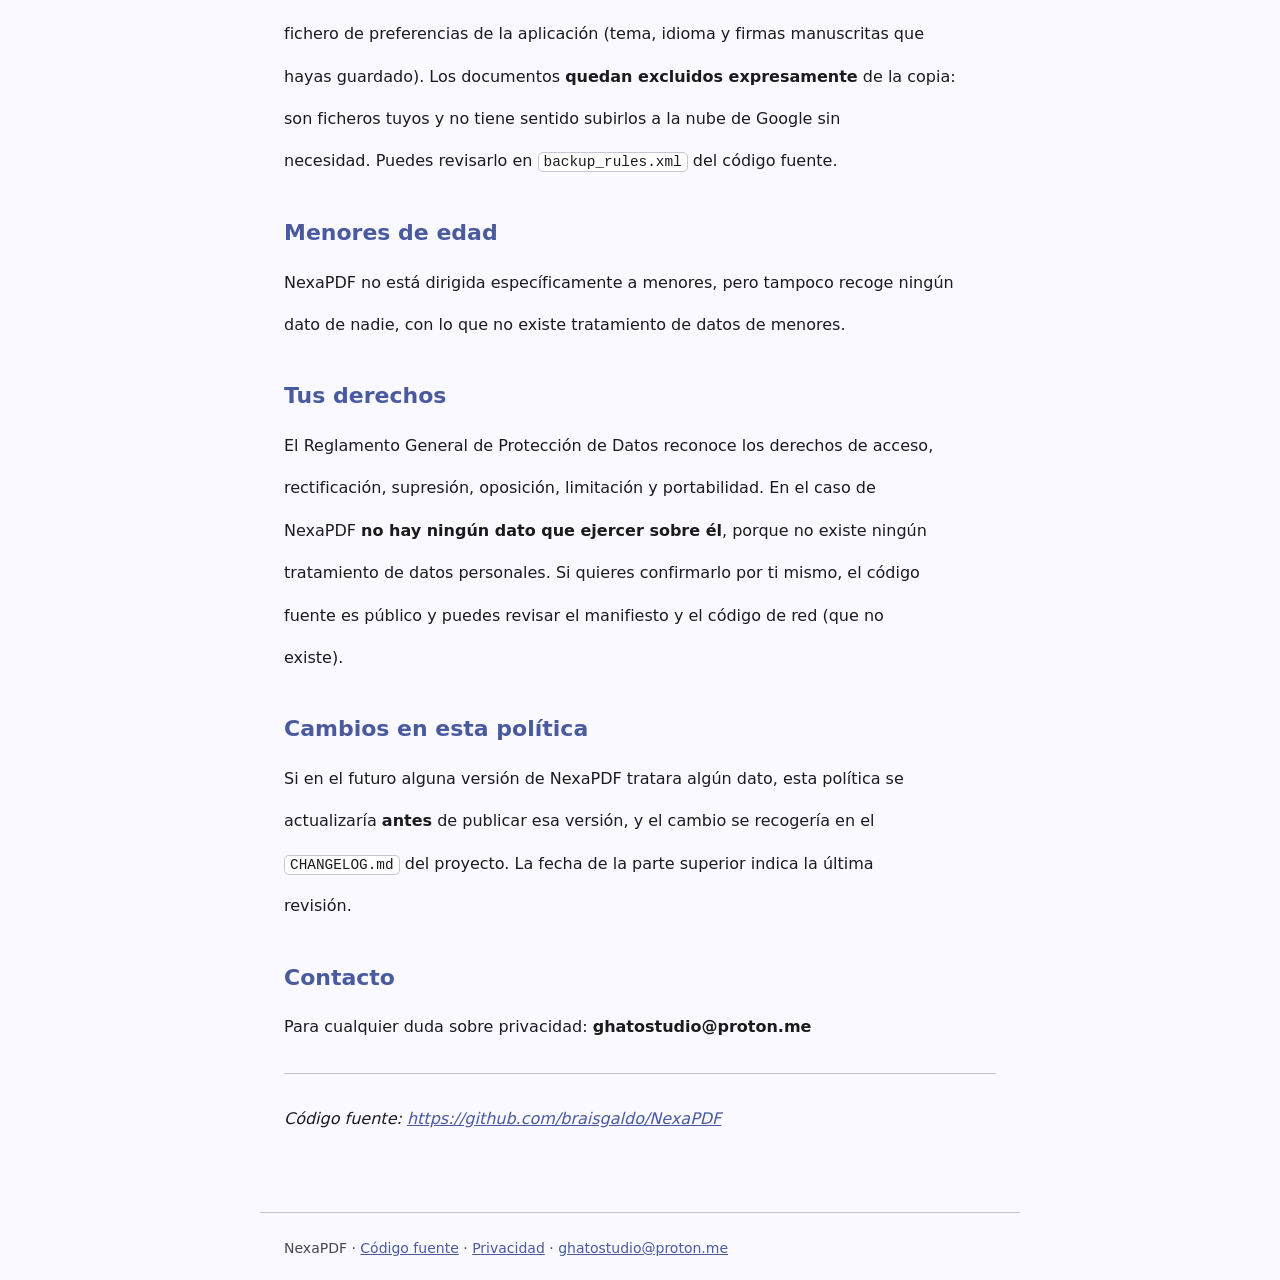
==== commit 05bccc56: "feat(visor): doble toque para acercar y alejar El pellizco pide las dos manos con el movil en una. D" ====
--- a/docs/privacidad.html
+++ b/docs/privacidad.html
@@ -106,7 +106,7 @@
 <h2>Resumen en una frase</h2>
 <p>NexaPDF no recoge, no almacena y no transmite ningún dato personal, porque no</p>
 <p>puede: la aplicación no declara el permiso de acceso a internet.</p>
-<blockquote><strong>Novedad de la versión 1.4.0.</strong> El escáner de documentos usa la cámara, y por</blockquote>
+<blockquote><strong>Novedad de la versión 1.5.0.</strong> El escáner de documentos usa la cámara, y por</blockquote>
 <blockquote>eso la aplicación ha pasado de declarar cero permisos a declarar uno. Lo que</blockquote>
 <blockquote><strong>no</strong> cambia es lo de arriba: sigue sin poder conectarse a ninguna red, así</blockquote>
 <blockquote>que las fotos que hagas no salen del teléfono. El razonamiento completo está</blockquote>
@@ -163,7 +163,7 @@
 </tr></thead><tbody>
 <tr>
 <td><code>CAMERA</code></td>
-<td><strong>Sí</strong>, desde la 1.4.0</td>
+<td><strong>Sí</strong>, desde la 1.5.0</td>
 <td>Solo para el escáner de documentos, y solo mientras esa pantalla está abierta. Hace falta para encontrar los bordes del papel mientras apuntas; una foto ya hecha no permite eso. Se pide al entrar en el escáner, nunca al arrancar, y si lo deniegas el escáner sigue funcionando con fotos de la galería.</td>
 </tr>
 <tr>
@@ -194,7 +194,7 @@
 </tbody></table>
 <p>Puedes comprobarlo tú mismo sobre el APK publicado:</p>
 <p>```</p>
-<p>aapt2 dump permissions NexaPDF-1.4.0-release.apk</p>
+<p>aapt2 dump permissions NexaPDF-1.5.0-release.apk</p>
 <p>```</p>
 <p>Tienen que aparecer <code>android.permission.CAMERA</code> y nada más. Que <code>INTERNET</code> no</p>
 <p>esté es lo que hace que todo lo anterior no dependa de que nos creas: sin ese</p>
